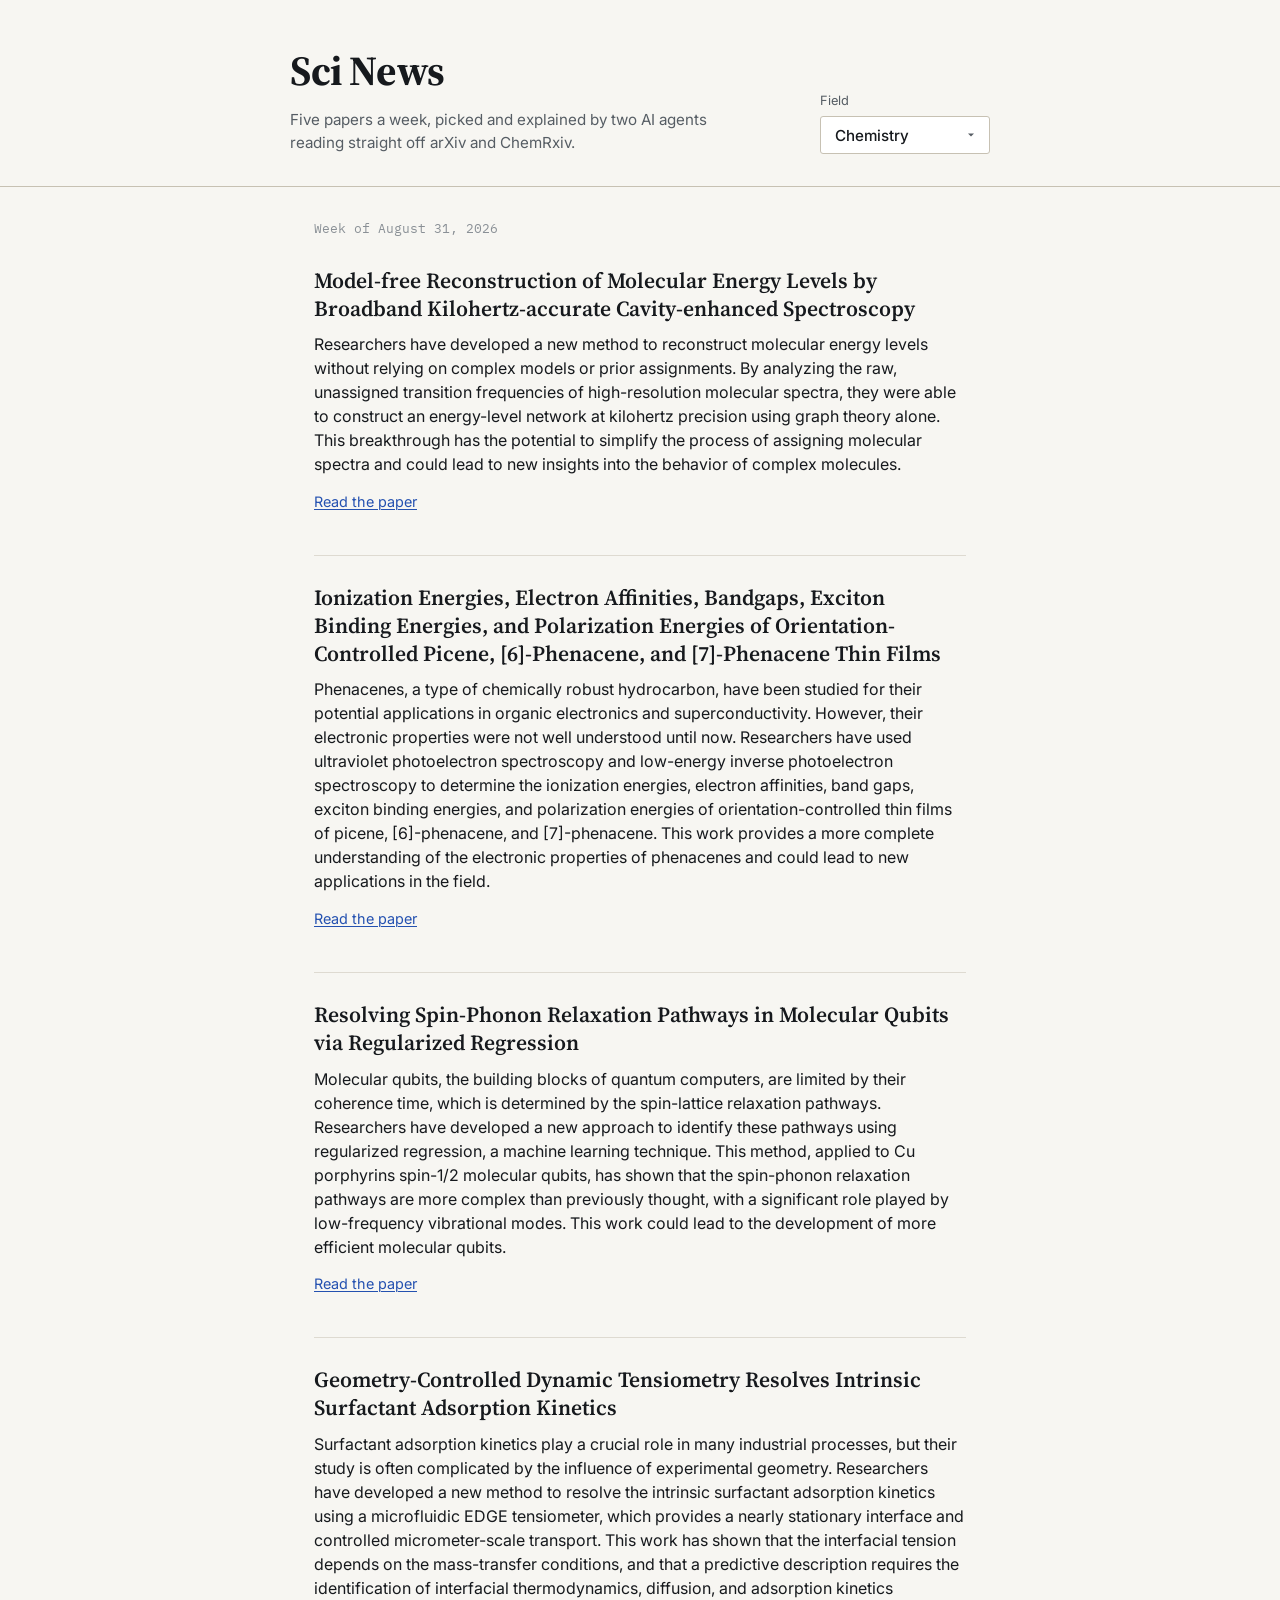
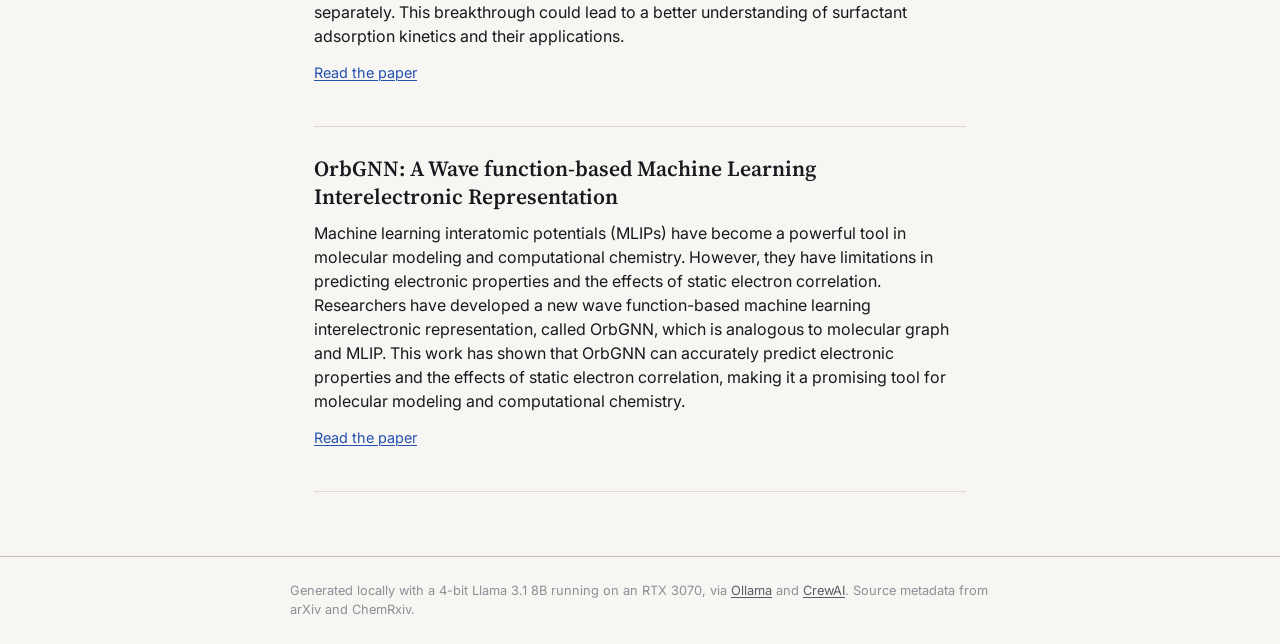
==== site/index.html @ 2f6ff9c0 "Initial commit" ====
<!DOCTYPE html>
<html lang="en">
<head>
<meta charset="UTF-8">
<meta name="viewport" content="width=device-width, initial-scale=1.0">
<title>Sci News — a weekly digest of new research</title>
<link rel="preconnect" href="https://fonts.googleapis.com">
<link rel="preconnect" href="https://fonts.gstatic.com" crossorigin>
<link href="https://fonts.googleapis.com/css2?family=Source+Serif+4:opsz,wght@8..60,400;8..60,600;8..60,700&family=Inter:wght@400;500;600&family=IBM+Plex+Mono:wght@400;500&display=swap" rel="stylesheet">
<link rel="stylesheet" href="style.css">
</head>
<body>

<header class="masthead">
  <div class="masthead-inner">
    <div class="masthead-title">
      <h1>Sci News</h1>
      <p class="tagline">Five papers a week, picked and explained by two AI agents reading straight off arXiv and ChemRxiv.</p>
    </div>

    <div class="field-select">
      <label for="category-select">Field</label>
      <select id="category-select">
        <option value="chemistry">Chemistry</option>
        <option value="physics">Physics</option>
        <option value="seismology">Seismology</option>
      </select>
    </div>
  </div>
</header>

<main class="digest">
  <div class="digest-meta">
    <span id="digest-date"></span>
  </div>

  <div id="digest-list" class="entry-list" aria-live="polite">
    <!-- entries injected by script.js -->
  </div>
</main>

<footer class="site-footer">
  <p>Generated locally with a 4-bit Llama 3.1 8B running on an RTX 3070, via <a href="https://ollama.ai" target="_blank" rel="noopener">Ollama</a> and <a href="https://github.com/crewAIInc/crewAI" target="_blank" rel="noopener">CrewAI</a>. Source metadata from arXiv and ChemRxiv.</p>
</footer>

<script src="script.js"></script>
</body>
</html>
---- site/style.css ----
:root {
  --paper: #f7f6f2;
  --ink: #16191d;
  --ink-soft: #565d64;
  --ink-faint: #8a9096;
  --cobalt: #2451b0;
  --cobalt-dark: #1b3d8a;
  --verdigris: #3f7d6b;
  --rule: #dedad1;
  --rule-strong: #c7c1b3;

  --serif: "Source Serif 4", Georgia, "Times New Roman", serif;
  --sans: "Inter", -apple-system, BlinkMacSystemFont, "Segoe UI", sans-serif;
  --mono: "IBM Plex Mono", ui-monospace, "SFMono-Regular", Menlo, monospace;
}

* { box-sizing: border-box; }

html { -webkit-text-size-adjust: 100%; }

body {
  margin: 0;
  background: var(--paper);
  color: var(--ink);
  font-family: var(--sans);
  line-height: 1.5;
}

a {
  color: var(--cobalt);
  text-decoration-thickness: 1px;
  text-underline-offset: 2px;
}
a:hover { color: var(--cobalt-dark); }
a:focus-visible,
select:focus-visible {
  outline: 2px solid var(--cobalt);
  outline-offset: 3px;
}

/* ---------------------------------------------------------- masthead */

.masthead {
  border-bottom: 1px solid var(--rule-strong);
  padding: 2.5rem 1.5rem 2rem;
}

.masthead-inner {
  max-width: 700px;
  margin: 0 auto;
  display: flex;
  align-items: flex-end;
  justify-content: space-between;
  gap: 2rem;
  flex-wrap: wrap;
}

.masthead-title h1 {
  font-family: var(--serif);
  font-weight: 700;
  font-size: clamp(2rem, 5vw, 2.6rem);
  margin: 0 0 0.4rem;
  letter-spacing: -0.01em;
}

.tagline {
  margin: 0;
  max-width: 46ch;
  color: var(--ink-soft);
  font-size: 0.95rem;
}

.field-select {
  display: flex;
  flex-direction: column;
  gap: 0.35rem;
}

.field-select label {
  font-size: 0.8rem;
  color: var(--ink-soft);
}

.field-select select {
  appearance: none;
  -webkit-appearance: none;
  font-family: var(--sans);
  font-size: 0.95rem;
  font-weight: 500;
  color: var(--ink);
  background-color: #fff;
  border: 1px solid var(--rule-strong);
  border-radius: 3px;
  padding: 0.55rem 2.2rem 0.55rem 0.85rem;
  min-width: 170px;
  cursor: pointer;
  background-image: url("data:image/svg+xml;utf8,<svg xmlns='http://www.w3.org/2000/svg' viewBox='0 0 16 16'><path fill='%23565d64' d='M4 6l4 4 4-4'/></svg>");
  background-repeat: no-repeat;
  background-position: right 0.75rem center;
  background-size: 12px;
}

.field-select select:hover { border-color: var(--cobalt); }

/* ---------------------------------------------------------- digest */

.digest {
  max-width: 700px;
  margin: 0 auto;
  padding: 2rem 1.5rem 4rem;
}

.digest-meta {
  color: var(--ink-faint);
  font-family: var(--mono);
  font-size: 0.8rem;
  margin-bottom: 1.75rem;
}

.entry-list { display: flex; flex-direction: column; }

.entry {
  padding: 1.75rem 0;
  border-bottom: 1px solid var(--rule);
}
.entry:first-child { padding-top: 0; }

.entry-byline {
  font-size: 0.82rem;
  color: var(--ink-faint);
  margin-bottom: 0.5rem;
}

.entry-title {
  font-family: var(--serif);
  font-size: 1.35rem;
  font-weight: 600;
  line-height: 1.3;
  margin: 0 0 0.6rem;
}

.entry-title a {
  color: var(--ink);
  text-decoration: none;
}
.entry-title a:hover { color: var(--cobalt); }

.entry-paragraph {
  font-size: 1rem;
  color: var(--ink);
  max-width: 68ch;
  margin: 0 0 0.75rem;
}

.entry-link { font-size: 0.9rem; }

/* ---------------------------------------------------------- states */

.state-message {
  color: var(--ink-soft);
  font-size: 0.95rem;
  padding: 2rem 0;
  border-top: 1px solid var(--rule);
}

/* ---------------------------------------------------------- footer */

.site-footer {
  border-top: 1px solid var(--rule-strong);
  padding: 1.5rem;
}
.site-footer p {
  max-width: 700px;
  margin: 0 auto;
  color: var(--ink-faint);
  font-size: 0.8rem;
}
.site-footer a { color: var(--ink-soft); }

/* ---------------------------------------------------------- mobile */

@media (max-width: 480px) {
  .masthead-inner { align-items: flex-start; }
  .field-select select { min-width: 0; width: 100%; }
}
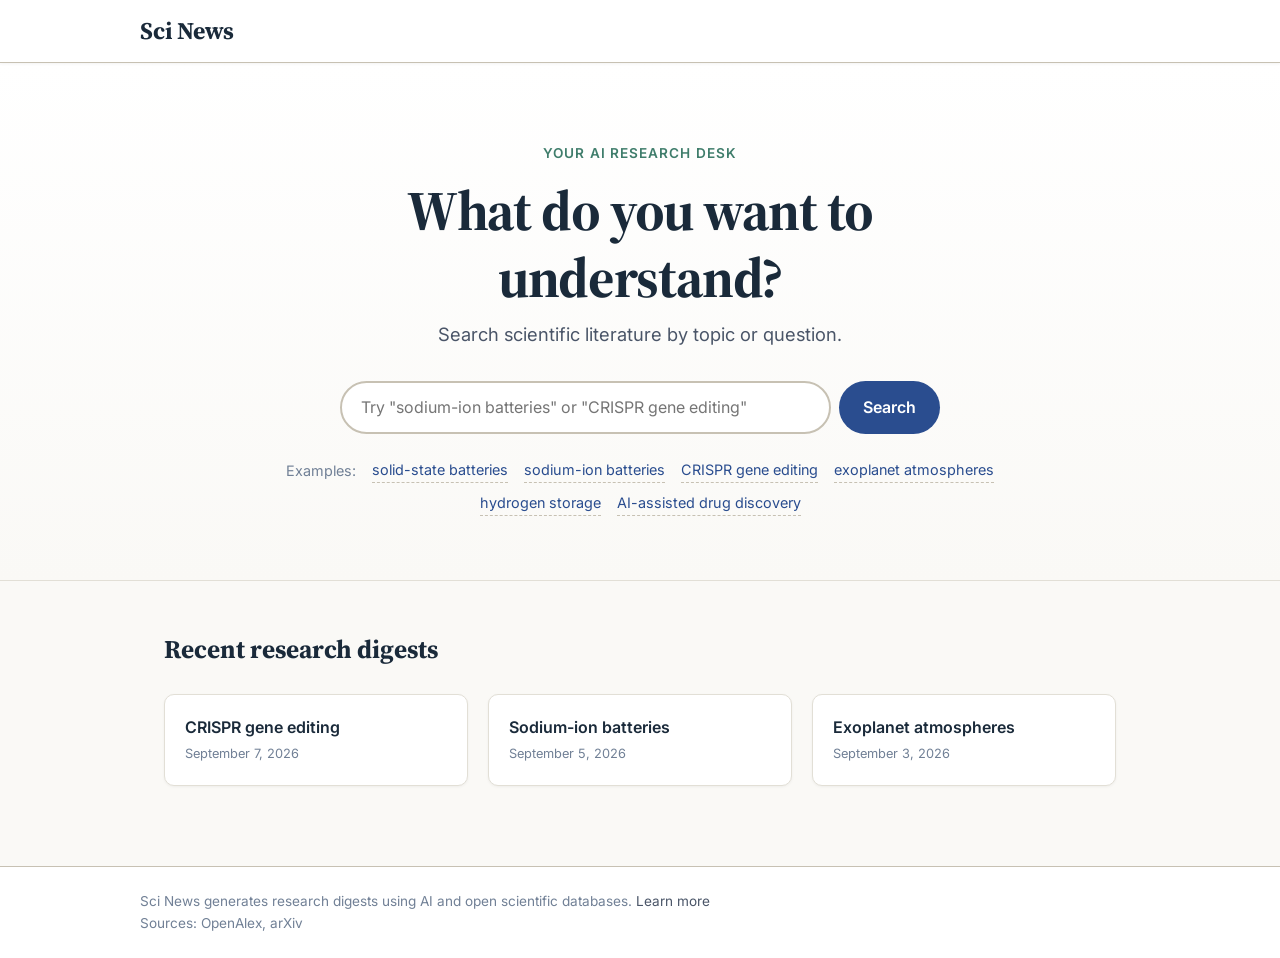
==== commit 34fc931f: "Frontend developed" ====
--- a/site/index.html
+++ b/site/index.html
@@ -1,48 +1,82 @@
 <!DOCTYPE html>
 <html lang="en">
 <head>
-<meta charset="UTF-8">
-<meta name="viewport" content="width=device-width, initial-scale=1.0">
-<title>Sci News — a weekly digest of new research</title>
-<link rel="preconnect" href="https://fonts.googleapis.com">
-<link rel="preconnect" href="https://fonts.gstatic.com" crossorigin>
-<link href="https://fonts.googleapis.com/css2?family=Source+Serif+4:opsz,wght@8..60,400;8..60,600;8..60,700&family=Inter:wght@400;500;600&family=IBM+Plex+Mono:wght@400;500&display=swap" rel="stylesheet">
-<link rel="stylesheet" href="style.css">
+  <meta charset="UTF-8">
+  <meta name="viewport" content="width=device-width, initial-scale=1.0">
+  <title>Sci News — Your AI research desk</title>
+  <link rel="preconnect" href="https://fonts.googleapis.com">
+  <link rel="preconnect" href="https://fonts.gstatic.com" crossorigin>
+  <link href="https://fonts.googleapis.com/css2?family=Source+Serif+4:opsz,wght@8..60,400;8..60,600;8..60,700&family=Inter:wght@400;500;600&family=IBM+Plex+Mono:wght@400;500&display=swap" rel="stylesheet">
+  <link rel="stylesheet" href="style.css">
 </head>
 <body>
 
-<header class="masthead">
-  <div class="masthead-inner">
-    <div class="masthead-title">
-      <h1>Sci News</h1>
-      <p class="tagline">Five papers a week, picked and explained by two AI agents reading straight off arXiv and ChemRxiv.</p>
+  <header class="topbar">
+    <div class="topbar-inner">
+      <a href="/" class="logo">Sci News</a>
+      <nav class="topnav">
+        <!-- can add links later -->
+      </nav>
     </div>
+  </header>
 
-    <div class="field-select">
-      <label for="category-select">Field</label>
-      <select id="category-select">
-        <option value="chemistry">Chemistry</option>
-        <option value="physics">Physics</option>
-        <option value="seismology">Seismology</option>
-      </select>
+  <main class="hero">
+    <div class="hero-inner">
+      <p class="eyebrow">Your AI research desk</p>
+      <h1>What do you want to understand?</h1>
+      <p class="hero-sub">Search scientific literature by topic or question.</p>
+
+      <form id="search-form" class="search-form" role="search">
+        <input
+          type="search"
+          id="search-input"
+          class="search-input"
+          placeholder='Try "sodium-ion batteries" or "CRISPR gene editing"'
+          autocomplete="off"
+          aria-label="Search scientific topics"
+        >
+        <button type="submit" class="search-button">Search</button>
+      </form>
+
+      <div class="example-searches">
+        <span class="example-label">Examples:</span>
+        <a href="/digest.html?q=sodium-ion-batteries" class="example-link">solid-state batteries</a>
+        <a href="/digest.html?q=sodium-ion-batteries" class="example-link">sodium-ion batteries</a>
+        <a href="/digest.html?q=crispr-gene-editing" class="example-link">CRISPR gene editing</a>
+        <a href="/digest.html?q=exoplanet-atmospheres" class="example-link">exoplanet atmospheres</a>
+        <a href="/digest.html?q=hydrogen-storage" class="example-link">hydrogen storage</a>
+        <a href="/digest.html?q=ai-assisted-drug-discovery" class="example-link">AI-assisted drug discovery</a>
+      </div>
     </div>
-  </div>
-</header>
+  </main>
 
-<main class="digest">
-  <div class="digest-meta">
-    <span id="digest-date"></span>
-  </div>
+  <section class="recent-digests">
+    <div class="recent-inner">
+      <h2>Recent research digests</h2>
+      <div class="recent-grid">
+        <a href="/digest.html?q=crispr-gene-editing" class="recent-card">
+          <div class="recent-card-title">CRISPR gene editing</div>
+          <div class="recent-card-date">September 7, 2026</div>
+        </a>
+        <a href="/digest.html?q=sodium-ion-batteries" class="recent-card">
+          <div class="recent-card-title">Sodium-ion batteries</div>
+          <div class="recent-card-date">September 5, 2026</div>
+        </a>
+        <a href="/digest.html?q=exoplanet-atmospheres" class="recent-card">
+          <div class="recent-card-title">Exoplanet atmospheres</div>
+          <div class="recent-card-date">September 3, 2026</div>
+        </a>
+      </div>
+    </div>
+  </section>
 
-  <div id="digest-list" class="entry-list" aria-live="polite">
-    <!-- entries injected by script.js -->
-  </div>
-</main>
+  <footer class="site-footer">
+    <div class="footer-inner">
+      <p>Sci News generates research digests using AI and open scientific databases. <a href="/about.html">Learn more</a></p>
+      <p class="footer-small">Sources: OpenAlex, arXiv</p>
+    </div>
+  </footer>
 
-<footer class="site-footer">
-  <p>Generated locally with a 4-bit Llama 3.1 8B running on an RTX 3070, via <a href="https://ollama.ai" target="_blank" rel="noopener">Ollama</a> and <a href="https://github.com/crewAIInc/crewAI" target="_blank" rel="noopener">CrewAI</a>. Source metadata from arXiv and ChemRxiv.</p>
-</footer>
-
-<script src="script.js"></script>
+  <script src="script.js"></script>
 </body>
-</html>
+</html>
--- a/site/style.css
+++ b/site/style.css
@@ -1,185 +1,413 @@
 :root {
-  --paper: #f7f6f2;
-  --ink: #16191d;
-  --ink-soft: #565d64;
-  --ink-faint: #8a9096;
-  --cobalt: #2451b0;
-  --cobalt-dark: #1b3d8a;
+  --paper: #faf9f6;
+  --ink: #1a2a3a;
+  --ink-soft: #4a5568;
+  --ink-faint: #718096;
+  --cobalt: #2a4d8f;
+  --cobalt-dark: #1b3d7a;
   --verdigris: #3f7d6b;
-  --rule: #dedad1;
+  --rule: #e2dfd6;
   --rule-strong: #c7c1b3;
 
   --serif: "Source Serif 4", Georgia, "Times New Roman", serif;
   --sans: "Inter", -apple-system, BlinkMacSystemFont, "Segoe UI", sans-serif;
   --mono: "IBM Plex Mono", ui-monospace, "SFMono-Regular", Menlo, monospace;
-}
-
-* { box-sizing: border-box; }
+
+  --shadow-sm: 0 1px 3px rgba(0,0,0,0.05);
+  --shadow-md: 0 4px 12px rgba(0,0,0,0.08);
+  --radius: 10px;
+}
+
+* { box-sizing: border-box; margin: 0; padding: 0; }
 
 html { -webkit-text-size-adjust: 100%; }
 
 body {
-  margin: 0;
   background: var(--paper);
   color: var(--ink);
   font-family: var(--sans);
-  line-height: 1.5;
+  line-height: 1.6;
 }
 
 a {
   color: var(--cobalt);
-  text-decoration-thickness: 1px;
-  text-underline-offset: 2px;
+  text-decoration: none;
 }
 a:hover { color: var(--cobalt-dark); }
-a:focus-visible,
-select:focus-visible {
+a:focus-visible {
   outline: 2px solid var(--cobalt);
-  outline-offset: 3px;
-}
-
-/* ---------------------------------------------------------- masthead */
-
-.masthead {
+  outline-offset: 2px;
+}
+
+/* ---------- Top bar ---------- */
+.topbar {
   border-bottom: 1px solid var(--rule-strong);
-  padding: 2.5rem 1.5rem 2rem;
-}
-
-.masthead-inner {
-  max-width: 700px;
+  background: #fff;
+  padding: 0.75rem 1.5rem;
+  position: sticky;
+  top: 0;
+  z-index: 10;
+  box-shadow: var(--shadow-sm);
+}
+
+.topbar-inner {
+  max-width: 1000px;
   margin: 0 auto;
   display: flex;
-  align-items: flex-end;
+  align-items: center;
   justify-content: space-between;
-  gap: 2rem;
-  flex-wrap: wrap;
-}
-
-.masthead-title h1 {
+}
+
+.logo {
   font-family: var(--serif);
   font-weight: 700;
-  font-size: clamp(2rem, 5vw, 2.6rem);
-  margin: 0 0 0.4rem;
+  font-size: 1.5rem;
+  color: var(--ink);
   letter-spacing: -0.01em;
 }
-
-.tagline {
-  margin: 0;
-  max-width: 46ch;
-  color: var(--ink-soft);
-  font-size: 0.95rem;
-}
-
-.field-select {
-  display: flex;
-  flex-direction: column;
-  gap: 0.35rem;
-}
-
-.field-select label {
+.logo:hover { color: var(--cobalt); }
+
+.back-link {
+  font-size: 0.9rem;
+  color: var(--ink-soft);
+}
+
+/* ---------- Hero (homepage) ---------- */
+.hero {
+  background: linear-gradient(180deg, #fff 0%, var(--paper) 100%);
+  padding: 5rem 1.5rem 4rem;
+  text-align: center;
+  border-bottom: 1px solid var(--rule);
+}
+
+.hero-inner {
+  max-width: 720px;
+  margin: 0 auto;
+}
+
+.eyebrow {
+  font-size: 0.85rem;
+  text-transform: uppercase;
+  letter-spacing: 0.08em;
+  color: var(--verdigris);
+  font-weight: 600;
+  margin-bottom: 0.75rem;
+}
+
+.hero h1 {
+  font-family: var(--serif);
+  font-size: clamp(2.5rem, 6vw, 3.5rem);
+  font-weight: 700;
+  line-height: 1.2;
+  margin-bottom: 0.5rem;
+  letter-spacing: -0.02em;
+}
+
+.hero-sub {
+  font-size: 1.15rem;
+  color: var(--ink-soft);
+  margin-bottom: 2rem;
+}
+
+.search-form {
+  display: flex;
+  gap: 0.5rem;
+  max-width: 600px;
+  margin: 0 auto 1.5rem;
+}
+
+.search-input {
+  flex: 1;
+  padding: 0.9rem 1.2rem;
+  font-size: 1rem;
+  font-family: var(--sans);
+  border: 2px solid var(--rule-strong);
+  border-radius: 50px;
+  background: #fff;
+  color: var(--ink);
+  transition: border-color 0.2s, box-shadow 0.2s;
+}
+.search-input:focus {
+  outline: none;
+  border-color: var(--cobalt);
+  box-shadow: 0 0 0 4px rgba(42,77,143,0.1);
+}
+
+.search-button {
+  padding: 0.9rem 1.5rem;
+  font-size: 1rem;
+  font-weight: 600;
+  font-family: var(--sans);
+  background: var(--cobalt);
+  color: #fff;
+  border: none;
+  border-radius: 50px;
+  cursor: pointer;
+  transition: background 0.2s;
+}
+.search-button:hover {
+  background: var(--cobalt-dark);
+}
+
+.example-searches {
+  display: flex;
+  flex-wrap: wrap;
+  gap: 0.5rem 1rem;
+  justify-content: center;
+  align-items: center;
+  font-size: 0.9rem;
+}
+
+.example-label {
+  color: var(--ink-faint);
+}
+
+.example-link {
+  color: var(--cobalt);
+  border-bottom: 1px dashed var(--rule-strong);
+  padding-bottom: 1px;
+}
+.example-link:hover {
+  border-bottom-color: var(--cobalt);
+}
+
+/* ---------- Recent digests (homepage) ---------- */
+.recent-digests {
+  max-width: 1000px;
+  margin: 0 auto;
+  padding: 3rem 1.5rem;
+}
+
+.recent-inner h2 {
+  font-family: var(--serif);
+  font-size: 1.6rem;
+  margin-bottom: 1.5rem;
+}
+
+.recent-grid {
+  display: grid;
+  grid-template-columns: repeat(auto-fill, minmax(250px, 1fr));
+  gap: 1.25rem;
+}
+
+.recent-card {
+  background: #fff;
+  padding: 1.25rem;
+  border-radius: var(--radius);
+  border: 1px solid var(--rule);
+  box-shadow: var(--shadow-sm);
+  transition: transform 0.15s, box-shadow 0.15s;
+}
+.recent-card:hover {
+  transform: translateY(-2px);
+  box-shadow: var(--shadow-md);
+}
+.recent-card-title {
+  font-weight: 600;
+  color: var(--ink);
+  margin-bottom: 0.25rem;
+}
+.recent-card-date {
   font-size: 0.8rem;
-  color: var(--ink-soft);
-}
-
-.field-select select {
-  appearance: none;
-  -webkit-appearance: none;
-  font-family: var(--sans);
-  font-size: 0.95rem;
-  font-weight: 500;
-  color: var(--ink);
-  background-color: #fff;
-  border: 1px solid var(--rule-strong);
-  border-radius: 3px;
-  padding: 0.55rem 2.2rem 0.55rem 0.85rem;
-  min-width: 170px;
-  cursor: pointer;
-  background-image: url("data:image/svg+xml;utf8,<svg xmlns='http://www.w3.org/2000/svg' viewBox='0 0 16 16'><path fill='%23565d64' d='M4 6l4 4 4-4'/></svg>");
-  background-repeat: no-repeat;
-  background-position: right 0.75rem center;
-  background-size: 12px;
-}
-
-.field-select select:hover { border-color: var(--cobalt); }
-
-/* ---------------------------------------------------------- digest */
-
-.digest {
-  max-width: 700px;
+  color: var(--ink-faint);
+}
+
+/* ---------- Digest page ---------- */
+.digest-page {
+  max-width: 800px;
   margin: 0 auto;
   padding: 2rem 1.5rem 4rem;
 }
 
+.digest-header {
+  margin-bottom: 2rem;
+  padding-bottom: 1rem;
+  border-bottom: 1px solid var(--rule);
+}
+
+.digest-header h1 {
+  font-family: var(--serif);
+  font-size: 2.2rem;
+  font-weight: 700;
+  margin-bottom: 0.3rem;
+}
+
 .digest-meta {
-  color: var(--ink-faint);
+  display: flex;
+  flex-wrap: wrap;
+  gap: 0.75rem 1.5rem;
+  font-size: 0.9rem;
+  color: var(--ink-soft);
   font-family: var(--mono);
+}
+
+.digest-meta span {
+  display: inline-flex;
+  align-items: center;
+  gap: 0.4rem;
+}
+
+.digest-meta .badge {
+  padding: 0.2rem 0.6rem;
+  border-radius: 20px;
+  background: #f0f4f8;
   font-size: 0.8rem;
-  margin-bottom: 1.75rem;
-}
-
-.entry-list { display: flex; flex-direction: column; }
-
-.entry {
-  padding: 1.75rem 0;
-  border-bottom: 1px solid var(--rule);
-}
-.entry:first-child { padding-top: 0; }
-
-.entry-byline {
-  font-size: 0.82rem;
-  color: var(--ink-faint);
-  margin-bottom: 0.5rem;
+}
+
+.entry-list {
+  display: flex;
+  flex-direction: column;
+  gap: 1.5rem;
+}
+
+.entry-card {
+  background: #fff;
+  border: 1px solid var(--rule);
+  border-radius: var(--radius);
+  padding: 1.5rem;
+  box-shadow: var(--shadow-sm);
+  transition: box-shadow 0.2s;
+}
+.entry-card:hover {
+  box-shadow: var(--shadow-md);
+}
+
+.entry-header {
+  display: flex;
+  justify-content: space-between;
+  align-items: flex-start;
+  margin-bottom: 0.75rem;
 }
 
 .entry-title {
   font-family: var(--serif);
-  font-size: 1.35rem;
+  font-size: 1.4rem;
   font-weight: 600;
   line-height: 1.3;
-  margin: 0 0 0.6rem;
-}
-
+}
 .entry-title a {
   color: var(--ink);
-  text-decoration: none;
-}
-.entry-title a:hover { color: var(--cobalt); }
+}
+.entry-title a:hover {
+  color: var(--cobalt);
+}
+
+.entry-source {
+  font-size: 0.75rem;
+  padding: 0.2rem 0.6rem;
+  border-radius: 20px;
+  background: #eef2f6;
+  color: var(--ink-soft);
+  white-space: nowrap;
+  margin-left: 0.5rem;
+}
+.entry-source.openalex {
+  background: #e3f2fd;
+  color: #0d47a1;
+}
+.entry-source.arxiv {
+  background: #fff3e0;
+  color: #e65100;
+}
+
+.entry-authors {
+  font-size: 0.85rem;
+  color: var(--ink-soft);
+  margin-bottom: 0.75rem;
+}
 
 .entry-paragraph {
   font-size: 1rem;
   color: var(--ink);
-  max-width: 68ch;
-  margin: 0 0 0.75rem;
-}
-
-.entry-link { font-size: 0.9rem; }
-
-/* ---------------------------------------------------------- states */
+  line-height: 1.7;
+  margin-bottom: 1rem;
+}
+
+.entry-footer {
+  display: flex;
+  justify-content: space-between;
+  align-items: center;
+  font-size: 0.85rem;
+  color: var(--ink-faint);
+}
+
+.entry-link {
+  font-weight: 500;
+}
+
+/* ---------- Loading / error states ---------- */
+.digest-loading {
+  text-align: center;
+  padding: 4rem 1rem;
+}
+
+.spinner {
+  width: 40px;
+  height: 40px;
+  border: 4px solid var(--rule);
+  border-top-color: var(--cobalt);
+  border-radius: 50%;
+  animation: spin 0.8s linear infinite;
+  margin: 0 auto 1rem;
+}
+
+@keyframes spin {
+  to { transform: rotate(360deg); }
+}
+
+.loading-message {
+  color: var(--ink-soft);
+  font-size: 1rem;
+}
 
 .state-message {
-  color: var(--ink-soft);
-  font-size: 0.95rem;
-  padding: 2rem 0;
-  border-top: 1px solid var(--rule);
-}
-
-/* ---------------------------------------------------------- footer */
-
+  text-align: center;
+  padding: 3rem 1rem;
+  color: var(--ink-soft);
+  font-size: 1.1rem;
+}
+
+/* ---------- Footer ---------- */
 .site-footer {
   border-top: 1px solid var(--rule-strong);
+  background: #fff;
   padding: 1.5rem;
-}
-.site-footer p {
-  max-width: 700px;
+  margin-top: 2rem;
+}
+.footer-inner {
+  max-width: 1000px;
   margin: 0 auto;
   color: var(--ink-faint);
-  font-size: 0.8rem;
-}
-.site-footer a { color: var(--ink-soft); }
-
-/* ---------------------------------------------------------- mobile */
-
-@media (max-width: 480px) {
-  .masthead-inner { align-items: flex-start; }
-  .field-select select { min-width: 0; width: 100%; }
-}
+  font-size: 0.85rem;
+}
+.footer-inner a {
+  color: var(--ink-soft);
+}
+
+/* ---------- Responsive ---------- */
+@media (max-width: 600px) {
+  .search-form {
+    flex-direction: column;
+  }
+  .search-input {
+    width: 100%;
+  }
+  .search-button {
+    width: 100%;
+  }
+  .hero {
+    padding: 3rem 1rem 2.5rem;
+  }
+  .hero h1 {
+    font-size: 2.2rem;
+  }
+  .digest-page {
+    padding: 1.5rem 1rem 3rem;
+  }
+  .digest-header h1 {
+    font-size: 1.8rem;
+  }
+  .entry-card {
+    padding: 1rem;
+  }
+}
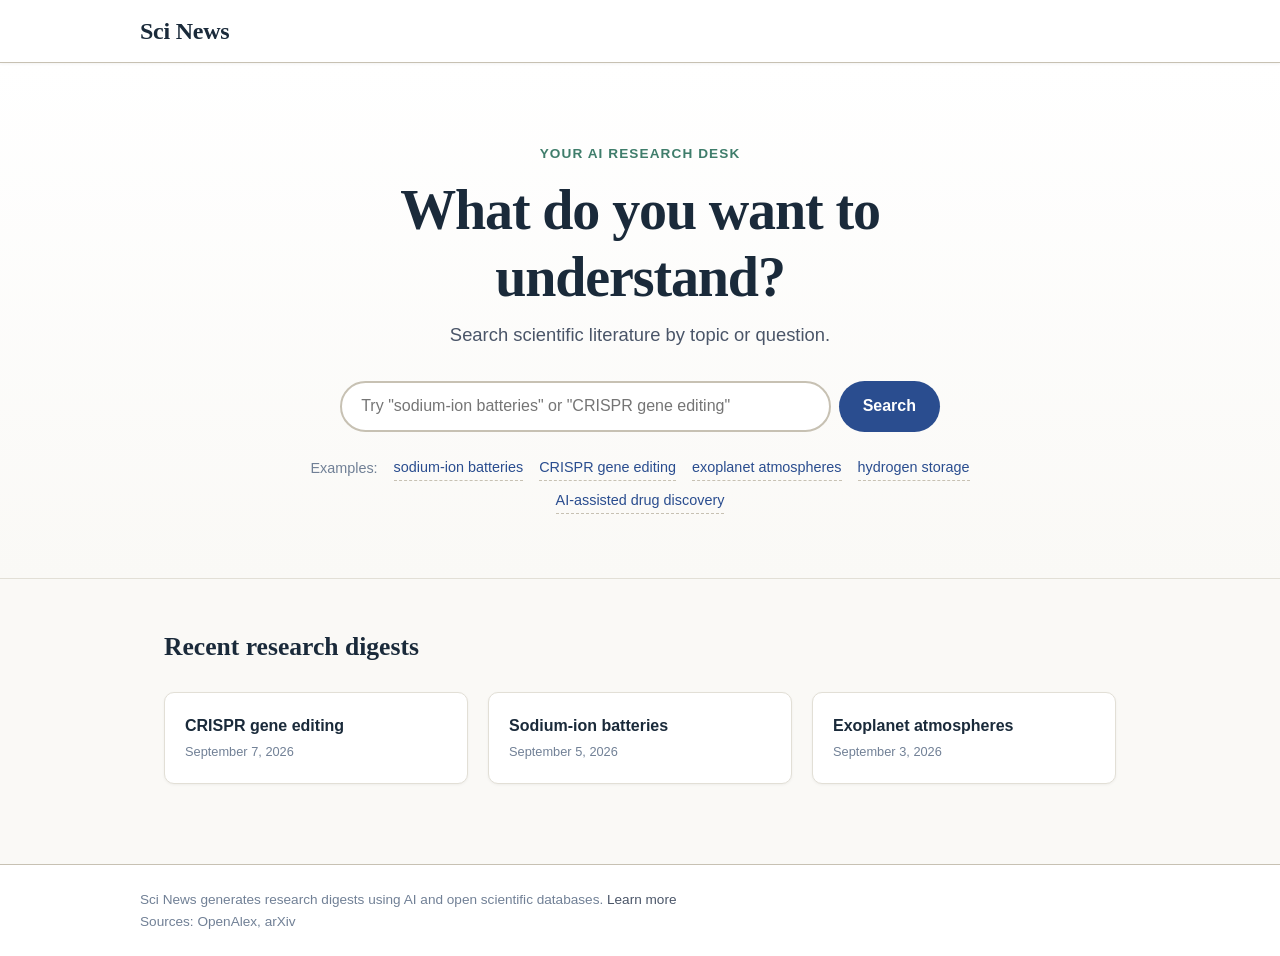
==== commit 1ac7e6ad: "fixing issues" ====
--- a/site/index.html
+++ b/site/index.html
@@ -4,19 +4,15 @@
   <meta charset="UTF-8">
   <meta name="viewport" content="width=device-width, initial-scale=1.0">
   <title>Sci News — Your AI research desk</title>
-  <link rel="preconnect" href="https://fonts.googleapis.com">
-  <link rel="preconnect" href="https://fonts.gstatic.com" crossorigin>
-  <link href="https://fonts.googleapis.com/css2?family=Source+Serif+4:opsz,wght@8..60,400;8..60,600;8..60,700&family=Inter:wght@400;500;600&family=IBM+Plex+Mono:wght@400;500&display=swap" rel="stylesheet">
+  <!-- fonts and CSS links remain same -->
   <link rel="stylesheet" href="style.css">
 </head>
 <body>
 
   <header class="topbar">
     <div class="topbar-inner">
-      <a href="/" class="logo">Sci News</a>
-      <nav class="topnav">
-        <!-- can add links later -->
-      </nav>
+      <a href="./" class="logo">Sci News</a>
+      <!-- nav -->
     </div>
   </header>
 
@@ -40,12 +36,11 @@
 
       <div class="example-searches">
         <span class="example-label">Examples:</span>
-        <a href="/digest.html?q=sodium-ion-batteries" class="example-link">solid-state batteries</a>
-        <a href="/digest.html?q=sodium-ion-batteries" class="example-link">sodium-ion batteries</a>
-        <a href="/digest.html?q=crispr-gene-editing" class="example-link">CRISPR gene editing</a>
-        <a href="/digest.html?q=exoplanet-atmospheres" class="example-link">exoplanet atmospheres</a>
-        <a href="/digest.html?q=hydrogen-storage" class="example-link">hydrogen storage</a>
-        <a href="/digest.html?q=ai-assisted-drug-discovery" class="example-link">AI-assisted drug discovery</a>
+        <a href="digest.html?q=sodium-ion-batteries" class="example-link">sodium-ion batteries</a>
+        <a href="digest.html?q=crispr-gene-editing" class="example-link">CRISPR gene editing</a>
+        <a href="digest.html?q=exoplanet-atmospheres" class="example-link">exoplanet atmospheres</a>
+        <a href="digest.html?q=hydrogen-storage" class="example-link">hydrogen storage</a>
+        <a href="digest.html?q=ai-assisted-drug-discovery" class="example-link">AI-assisted drug discovery</a>
       </div>
     </div>
   </main>
@@ -54,15 +49,15 @@
     <div class="recent-inner">
       <h2>Recent research digests</h2>
       <div class="recent-grid">
-        <a href="/digest.html?q=crispr-gene-editing" class="recent-card">
+        <a href="digest.html?q=crispr-gene-editing" class="recent-card">
           <div class="recent-card-title">CRISPR gene editing</div>
           <div class="recent-card-date">September 7, 2026</div>
         </a>
-        <a href="/digest.html?q=sodium-ion-batteries" class="recent-card">
+        <a href="digest.html?q=sodium-ion-batteries" class="recent-card">
           <div class="recent-card-title">Sodium-ion batteries</div>
           <div class="recent-card-date">September 5, 2026</div>
         </a>
-        <a href="/digest.html?q=exoplanet-atmospheres" class="recent-card">
+        <a href="digest.html?q=exoplanet-atmospheres" class="recent-card">
           <div class="recent-card-title">Exoplanet atmospheres</div>
           <div class="recent-card-date">September 3, 2026</div>
         </a>
@@ -72,7 +67,7 @@
 
   <footer class="site-footer">
     <div class="footer-inner">
-      <p>Sci News generates research digests using AI and open scientific databases. <a href="/about.html">Learn more</a></p>
+      <p>Sci News generates research digests using AI and open scientific databases. <a href="about.html">Learn more</a></p>
       <p class="footer-small">Sources: OpenAlex, arXiv</p>
     </div>
   </footer>
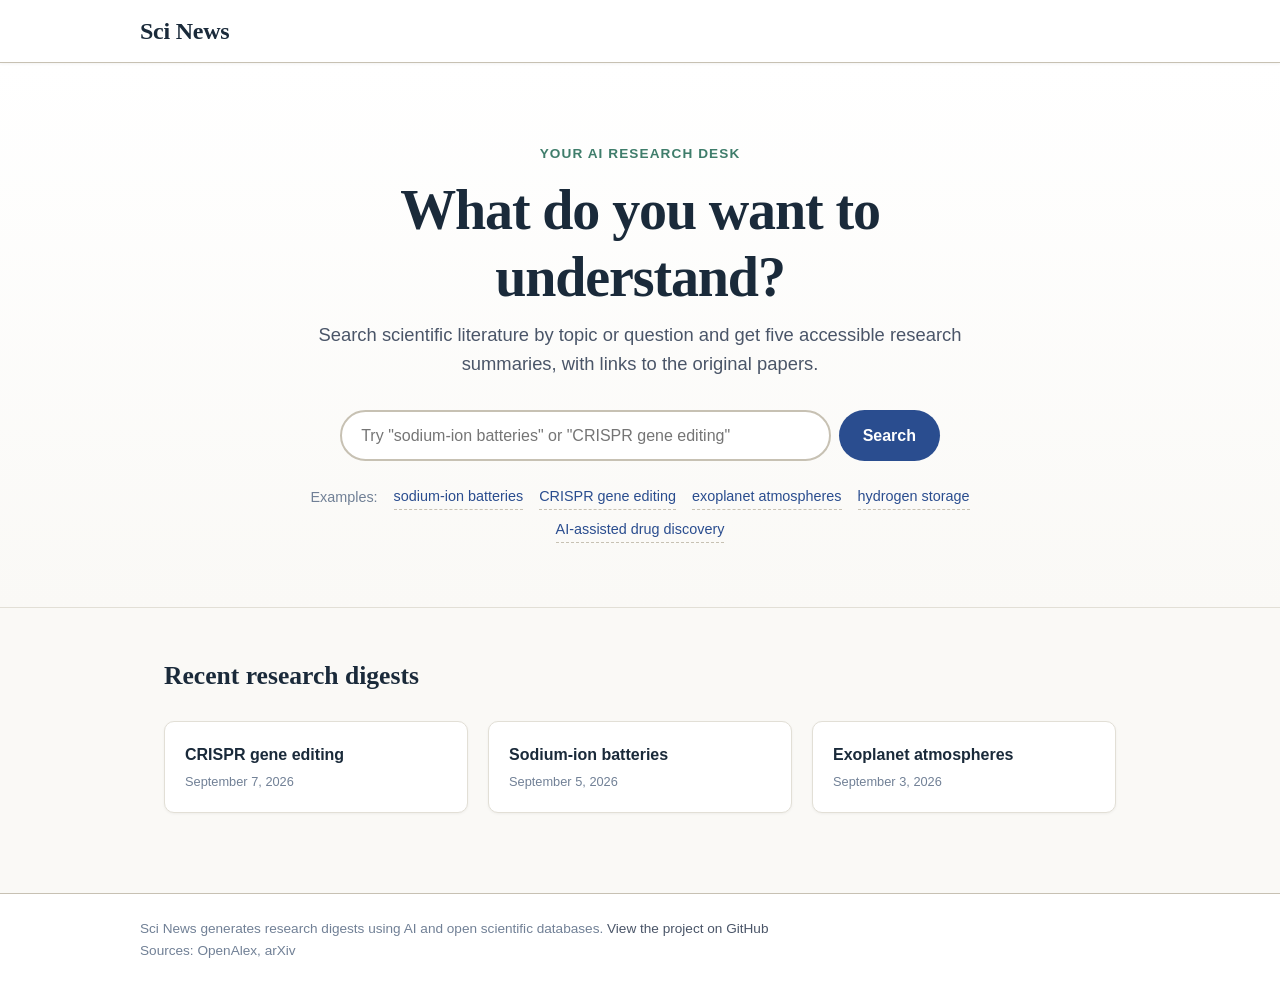
==== commit 446b34b4: "docs: clarify five-summary experience and fix project link" ====
--- a/site/index.html
+++ b/site/index.html
@@ -20,7 +20,7 @@
     <div class="hero-inner">
       <p class="eyebrow">Your AI research desk</p>
       <h1>What do you want to understand?</h1>
-      <p class="hero-sub">Search scientific literature by topic or question.</p>
+      <p class="hero-sub">Search scientific literature by topic or question and get five accessible research summaries, with links to the original papers.</p>
 
       <form id="search-form" class="search-form" role="search">
         <input
@@ -67,7 +67,7 @@
 
   <footer class="site-footer">
     <div class="footer-inner">
-      <p>Sci News generates research digests using AI and open scientific databases. <a href="about.html">Learn more</a></p>
+      <p>Sci News generates research digests using AI and open scientific databases. <a href="https://github.com/BlagojaBudzak/sci-news">View the project on GitHub</a></p>
       <p class="footer-small">Sources: OpenAlex, arXiv</p>
     </div>
   </footer>
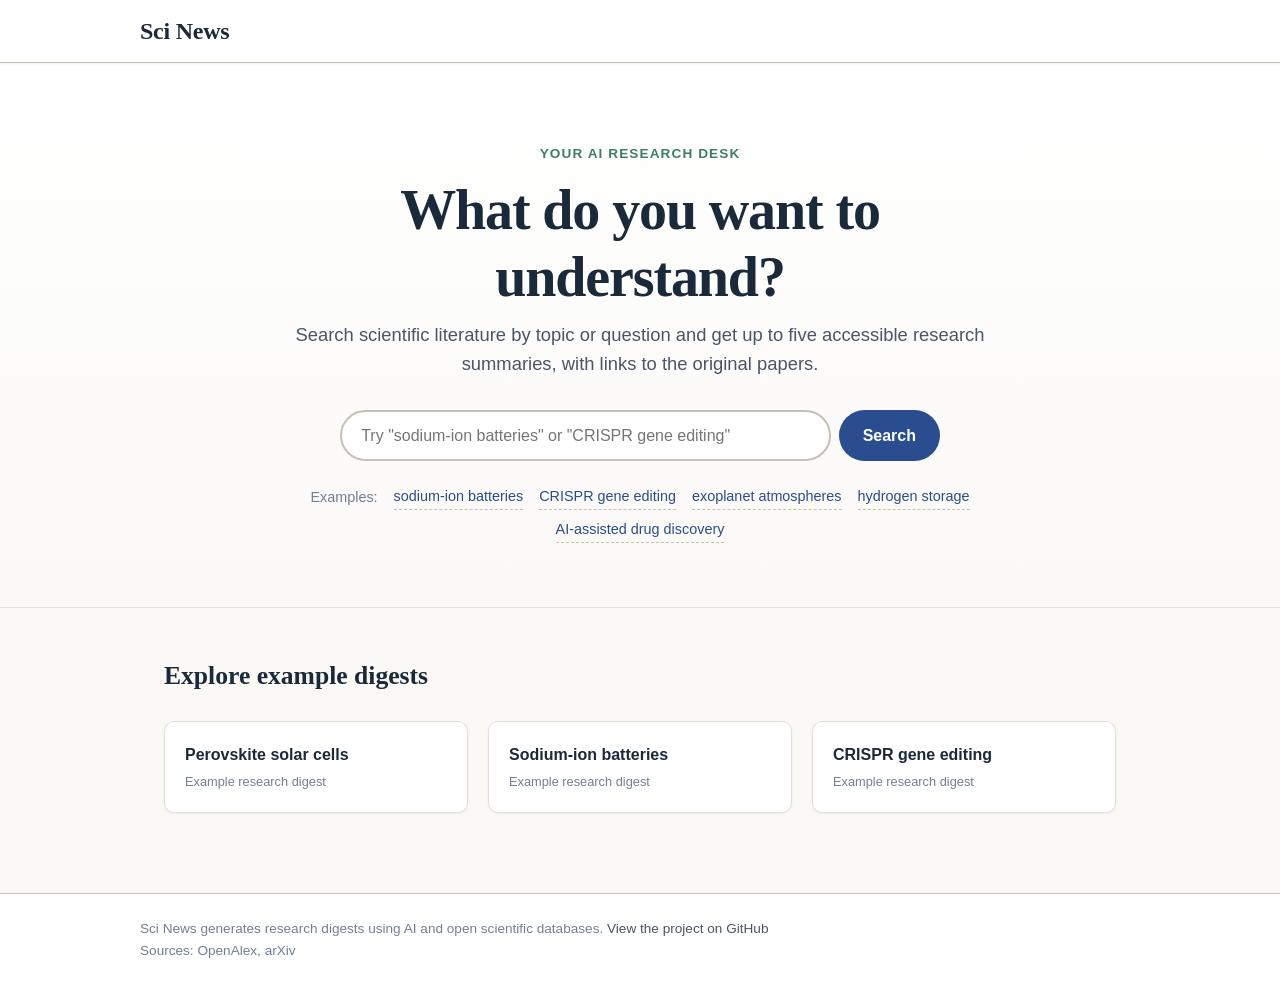
==== commit 9a4bcc06: "Replace stale recent-digest dates with examples" ====
--- a/site/index.html
+++ b/site/index.html
@@ -20,7 +20,7 @@
     <div class="hero-inner">
       <p class="eyebrow">Your AI research desk</p>
       <h1>What do you want to understand?</h1>
-      <p class="hero-sub">Search scientific literature by topic or question and get five accessible research summaries, with links to the original papers.</p>
+      <p class="hero-sub">Search scientific literature by topic or question and get up to five accessible research summaries, with links to the original papers.</p>
 
       <form id="search-form" class="search-form" role="search">
         <input
@@ -47,19 +47,19 @@
 
   <section class="recent-digests">
     <div class="recent-inner">
-      <h2>Recent research digests</h2>
+      <h2>Explore example digests</h2>
       <div class="recent-grid">
-        <a href="digest.html?q=crispr-gene-editing" class="recent-card">
-          <div class="recent-card-title">CRISPR gene editing</div>
-          <div class="recent-card-date">September 7, 2026</div>
+        <a href="digest.html?q=perovskite-solar-cells" class="recent-card">
+          <div class="recent-card-title">Perovskite solar cells</div>
+          <div class="recent-card-date">Example research digest</div>
         </a>
         <a href="digest.html?q=sodium-ion-batteries" class="recent-card">
           <div class="recent-card-title">Sodium-ion batteries</div>
-          <div class="recent-card-date">September 5, 2026</div>
+          <div class="recent-card-date">Example research digest</div>
         </a>
-        <a href="digest.html?q=exoplanet-atmospheres" class="recent-card">
-          <div class="recent-card-title">Exoplanet atmospheres</div>
-          <div class="recent-card-date">September 3, 2026</div>
+        <a href="digest.html?q=crispr-gene-editing" class="recent-card">
+          <div class="recent-card-title">CRISPR gene editing</div>
+          <div class="recent-card-date">Example research digest</div>
         </a>
       </div>
     </div>
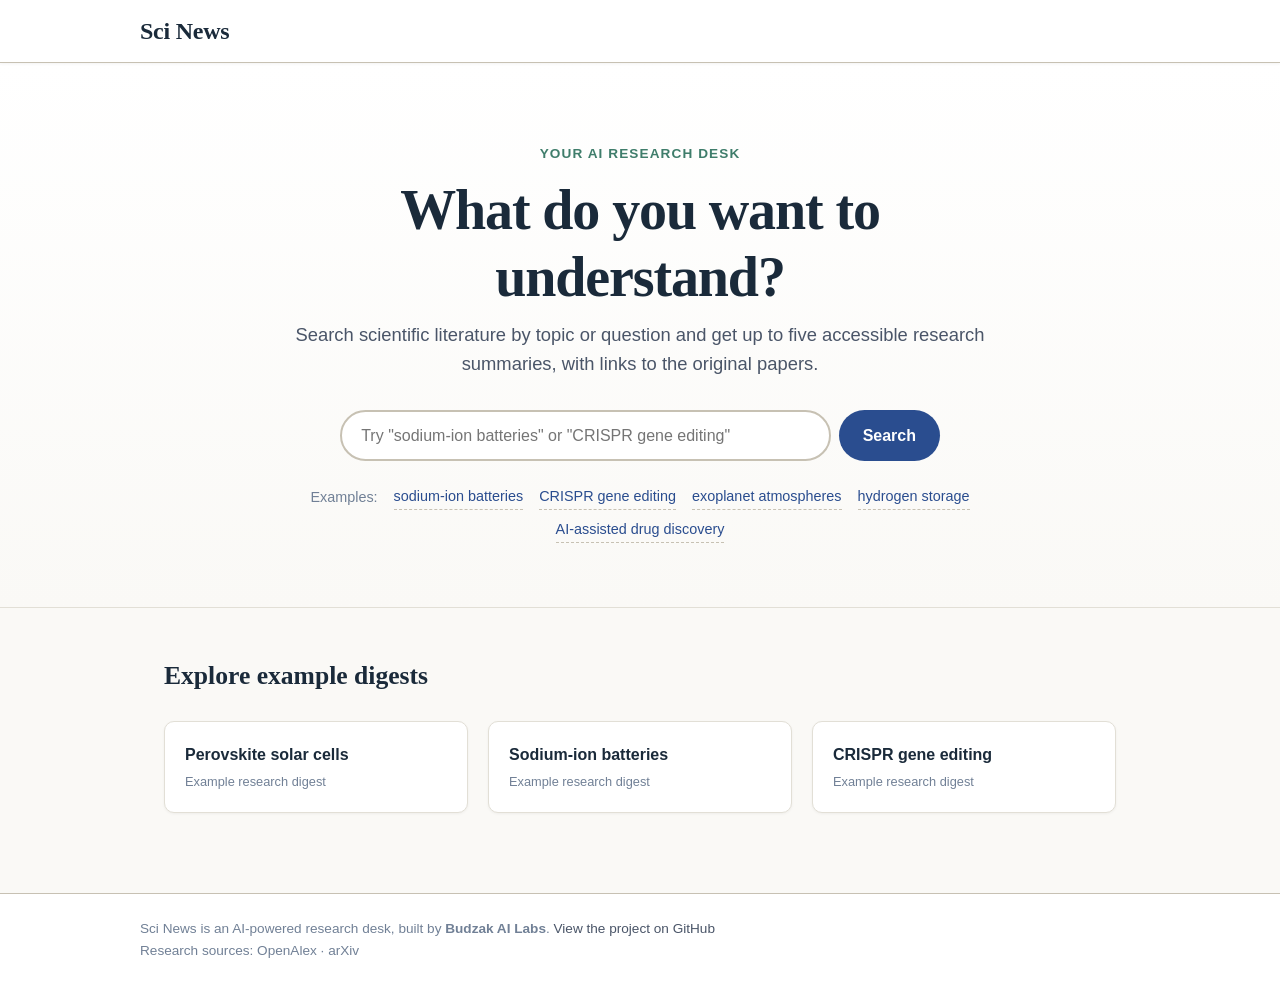
==== commit ca790047: "Add Budzak AI Labs branding to homepage footer" ====
--- a/site/index.html
+++ b/site/index.html
@@ -67,11 +67,11 @@
 
   <footer class="site-footer">
     <div class="footer-inner">
-      <p>Sci News generates research digests using AI and open scientific databases. <a href="https://github.com/BlagojaBudzak/sci-news">View the project on GitHub</a></p>
-      <p class="footer-small">Sources: OpenAlex, arXiv</p>
+      <p>Sci News is an AI-powered research desk, built by <strong>Budzak AI Labs</strong>. <a href="https://github.com/BlagojaBudzak/sci-news">View the project on GitHub</a></p>
+      <p class="footer-small">Research sources: OpenAlex · arXiv</p>
     </div>
   </footer>
 
   <script src="script.js"></script>
 </body>
-</html>+</html>
